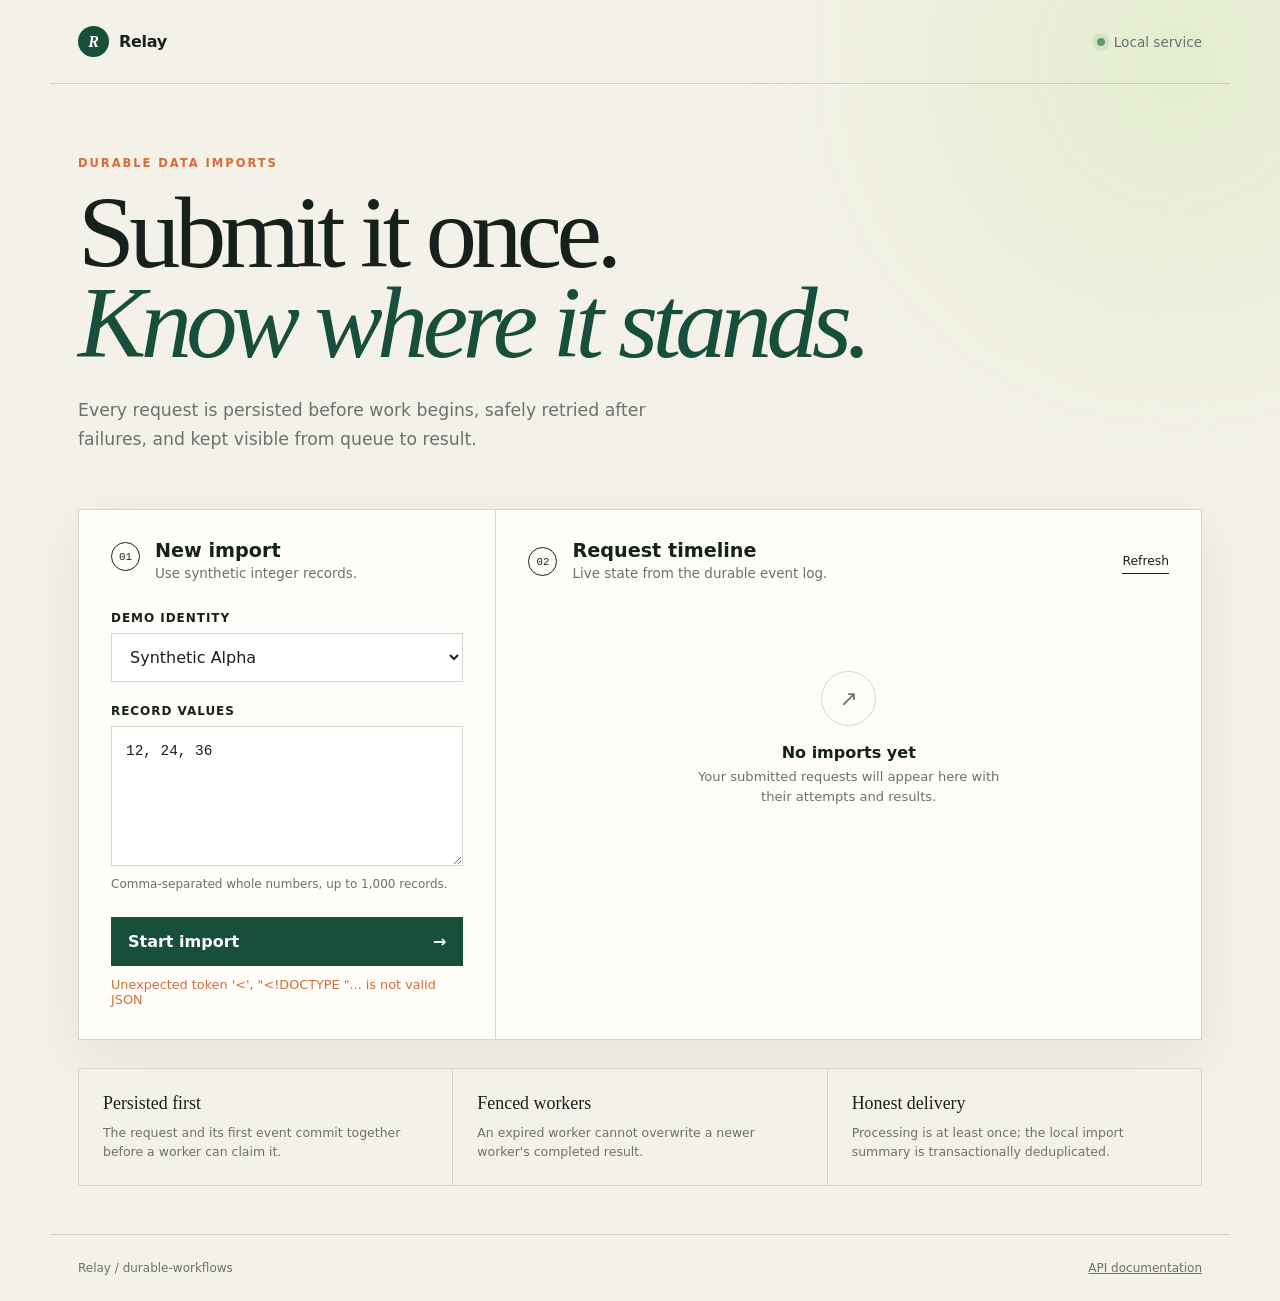
==== static/index.html @ 1ec1714d "Build durable data import workflow" ====
<!doctype html>
<html lang="en">
<head>
  <meta charset="utf-8">
  <meta name="viewport" content="width=device-width, initial-scale=1">
  <meta name="description" content="Submit and inspect durable synthetic data imports.">
  <title>Relay · Durable imports</title>
  <link rel="stylesheet" href="/static/styles.css">
</head>
<body>
  <header class="topbar">
    <a class="brand" href="/" aria-label="Relay home">
      <span class="brand-mark" aria-hidden="true">R</span>
      <span>Relay</span>
    </a>
    <div class="service-status"><span class="pulse" aria-hidden="true"></span> Local service</div>
  </header>

  <main>
    <section class="hero">
      <p class="eyebrow">DURABLE DATA IMPORTS</p>
      <h1>Submit it once.<br><em>Know where it stands.</em></h1>
      <p class="lede">Every request is persisted before work begins, safely retried after failures, and kept visible from queue to result.</p>
    </section>

    <section class="workspace" aria-label="Import workspace">
      <aside class="composer">
        <div class="section-heading">
          <span class="step">01</span>
          <div><h2>New import</h2><p>Use synthetic integer records.</p></div>
        </div>

        <form id="import-form">
          <label for="identity">Demo identity</label>
          <select id="identity">
            <option value="demo-alpha-token">Synthetic Alpha</option>
            <option value="demo-beta-token">Synthetic Beta</option>
          </select>

          <label for="records">Record values</label>
          <textarea id="records" rows="5" spellcheck="false" placeholder="12, 24, 36">12, 24, 36</textarea>
          <p class="hint">Comma-separated whole numbers, up to 1,000 records.</p>

          <button id="submit-button" type="submit">
            <span>Start import</span><span aria-hidden="true">→</span>
          </button>
          <p id="form-status" class="form-status" role="status" aria-live="polite"></p>
        </form>
      </aside>

      <section class="jobs-panel">
        <div class="section-heading jobs-title">
          <span class="step">02</span>
          <div><h2>Request timeline</h2><p>Live state from the durable event log.</p></div>
          <button id="refresh" class="quiet-button" type="button">Refresh</button>
        </div>
        <div id="empty-state" class="empty-state">
          <div class="empty-icon" aria-hidden="true">↗</div>
          <h3>No imports yet</h3>
          <p>Your submitted requests will appear here with their attempts and results.</p>
        </div>
        <div id="jobs" class="jobs" aria-live="polite"></div>
      </section>
    </section>

    <section class="guarantees" aria-label="System guarantees">
      <article><span>Persisted first</span><p>The request and its first event commit together before a worker can claim it.</p></article>
      <article><span>Fenced workers</span><p>An expired worker cannot overwrite a newer worker's completed result.</p></article>
      <article><span>Honest delivery</span><p>Processing is at least once; the local import summary is transactionally deduplicated.</p></article>
    </section>
  </main>

  <footer><span>Relay / durable-workflows</span><a href="/docs">API documentation</a></footer>
  <script src="/static/app.js" defer></script>
</body>
</html>
---- static/styles.css ----
:root {
  --ink: #16211c;
  --muted: #69726d;
  --paper: #f4f1e9;
  --panel: #fffdf7;
  --line: #d8d5cc;
  --green: #174f3a;
  --lime: #caea87;
  --orange: #d56d3a;
  color-scheme: light;
  font-family: Inter, ui-sans-serif, system-ui, -apple-system, BlinkMacSystemFont, "Segoe UI", sans-serif;
  background: var(--paper);
  color: var(--ink);
}

* { box-sizing: border-box; }
body { margin: 0; min-height: 100vh; background: radial-gradient(circle at 92% 5%, #e4edcf 0, transparent 27rem), var(--paper); }
button, textarea, select { font: inherit; }
a { color: inherit; }

.topbar, footer { max-width: 1180px; margin: auto; padding: 26px 28px; display: flex; justify-content: space-between; align-items: center; }
.topbar { border-bottom: 1px solid rgba(22,33,28,.16); }
.brand { display: inline-flex; align-items: center; gap: 10px; text-decoration: none; font-weight: 750; letter-spacing: -.02em; }
.brand-mark { display: grid; place-items: center; width: 31px; height: 31px; color: white; background: var(--green); border-radius: 50%; font-family: Georgia, serif; font-style: italic; }
.service-status { display: flex; align-items: center; gap: 9px; color: var(--muted); font-size: .85rem; }
.pulse { width: 8px; height: 8px; border-radius: 50%; background: #5a9d69; box-shadow: 0 0 0 5px rgba(90,157,105,.13); }

main { max-width: 1180px; margin: auto; padding: 0 28px 48px; }
.hero { padding: 72px 0 56px; max-width: 850px; }
.eyebrow { margin: 0 0 18px; color: var(--orange); font-size: .72rem; font-weight: 800; letter-spacing: .17em; }
h1 { margin: 0; font-family: Georgia, "Times New Roman", serif; font-size: clamp(3.3rem, 8vw, 6.8rem); line-height: .88; letter-spacing: -.055em; font-weight: 500; }
h1 em { color: var(--green); font-weight: 400; }
.lede { max-width: 620px; margin: 28px 0 0; color: var(--muted); font-size: 1.08rem; line-height: 1.65; }

.workspace { display: grid; grid-template-columns: minmax(280px, .8fr) minmax(440px, 1.35fr); border: 1px solid var(--line); background: var(--panel); box-shadow: 0 18px 55px rgba(22,33,28,.07); }
.composer, .jobs-panel { padding: 32px; }
.composer { border-right: 1px solid var(--line); background: rgba(255,255,255,.3); }
.section-heading { display: flex; gap: 15px; align-items: flex-start; margin-bottom: 30px; }
.section-heading h2 { margin: -3px 0 4px; font-size: 1.2rem; }
.section-heading p { margin: 0; color: var(--muted); font-size: .84rem; }
.step { display: grid; place-items: center; width: 29px; height: 29px; flex: 0 0 auto; border: 1px solid var(--ink); border-radius: 50%; font-family: ui-monospace, monospace; font-size: .67rem; }
label { display: block; margin: 22px 0 8px; font-size: .75rem; font-weight: 750; text-transform: uppercase; letter-spacing: .08em; }
select, textarea { width: 100%; border: 1px solid var(--line); border-radius: 0; background: #fff; padding: 13px 14px; color: var(--ink); transition: border .2s, box-shadow .2s; }
select:focus, textarea:focus { outline: none; border-color: var(--green); box-shadow: 0 0 0 3px rgba(23,79,58,.1); }
textarea { resize: vertical; line-height: 1.55; font-family: ui-monospace, SFMono-Regular, Menlo, monospace; font-size: .9rem; }
.hint { margin: 7px 0 0; color: var(--muted); font-size: .75rem; }
#submit-button { width: 100%; margin-top: 26px; border: 0; padding: 15px 17px; background: var(--green); color: #fff; display: flex; justify-content: space-between; cursor: pointer; font-weight: 700; }
#submit-button:hover { background: #0e3c2a; }
#submit-button:disabled { opacity: .5; cursor: wait; }
.form-status { min-height: 1.2em; margin: 11px 0 0; color: var(--orange); font-size: .8rem; }

.jobs-title { align-items: center; }
.jobs-title .quiet-button { margin-left: auto; }
.quiet-button { border: 0; border-bottom: 1px solid var(--ink); background: transparent; padding: 5px 0; cursor: pointer; color: var(--ink); font-size: .77rem; }
.empty-state { min-height: 255px; display: grid; place-items: center; align-content: center; text-align: center; color: var(--muted); }
.empty-icon { width: 55px; height: 55px; display: grid; place-items: center; border: 1px solid var(--line); border-radius: 50%; font-size: 1.35rem; }
.empty-state h3 { margin: 17px 0 5px; color: var(--ink); font-size: 1rem; }
.empty-state p { max-width: 320px; margin: 0; font-size: .82rem; line-height: 1.5; }
.jobs { display: grid; gap: 10px; }
.job { border: 1px solid var(--line); padding: 18px; display: grid; grid-template-columns: 1fr auto; gap: 12px; background: #fff; animation: enter .22s ease-out; }
@keyframes enter { from { opacity: 0; transform: translateY(4px); } }
.job h3 { margin: 0 0 7px; font-family: ui-monospace, monospace; font-size: .77rem; }
.job-meta, .job-result { color: var(--muted); font-size: .77rem; }
.job-result { margin-top: 8px; color: var(--green); font-weight: 700; }
.badge { align-self: start; padding: 5px 9px; border-radius: 999px; background: #edf0eb; font-size: .67rem; font-weight: 800; text-transform: uppercase; letter-spacing: .07em; }
.badge.succeeded { background: var(--lime); }
.badge.failed, .badge.cancelled { background: #f3d1bf; }
.badge.running { background: #cdddec; }
.badge.retry_wait { background: #f3e2ae; }

.guarantees { display: grid; grid-template-columns: repeat(3, 1fr); gap: 1px; margin-top: 28px; background: var(--line); border: 1px solid var(--line); }
.guarantees article { padding: 24px; background: var(--paper); }
.guarantees span { font-family: Georgia, serif; font-size: 1.12rem; }
.guarantees p { margin: 9px 0 0; color: var(--muted); font-size: .78rem; line-height: 1.55; }
footer { border-top: 1px solid rgba(22,33,28,.16); color: var(--muted); font-size: .75rem; }

@media (max-width: 760px) {
  .topbar, footer, main { padding-left: 18px; padding-right: 18px; }
  .hero { padding: 50px 0 40px; }
  h1 { font-size: clamp(3rem, 16vw, 5rem); }
  .workspace { grid-template-columns: 1fr; }
  .composer { border-right: 0; border-bottom: 1px solid var(--line); }
  .composer, .jobs-panel { padding: 24px; }
  .guarantees { grid-template-columns: 1fr; }
}
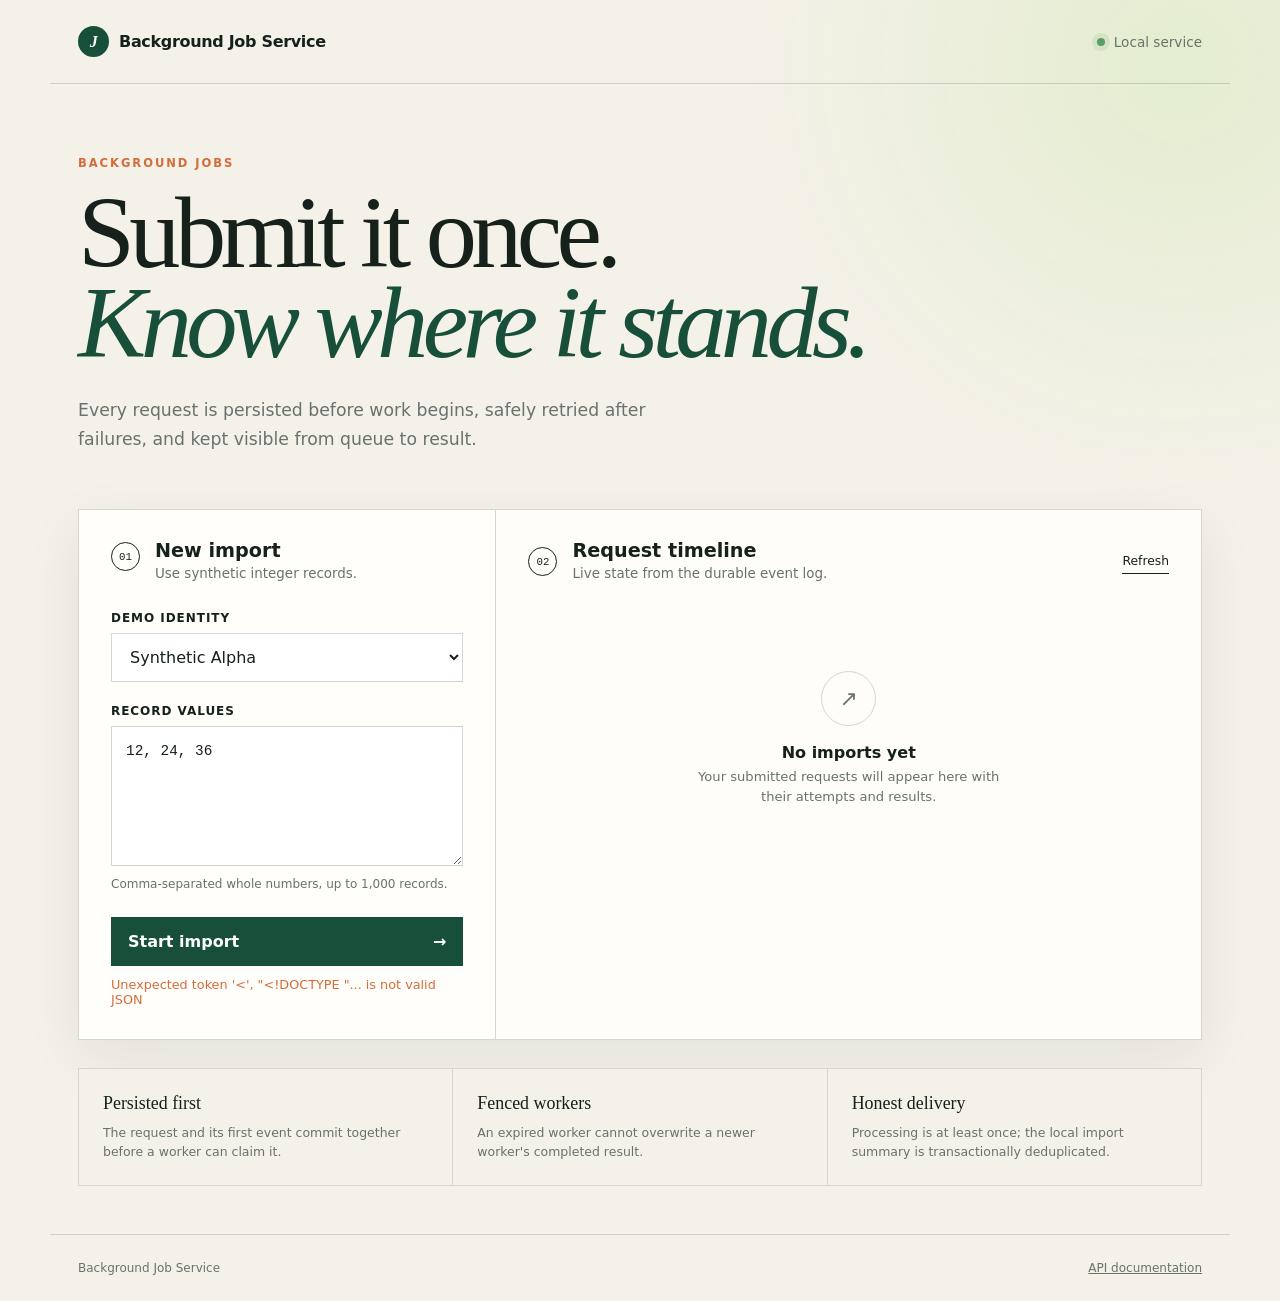
==== commit 0b5f801c: "Use clearer project display name: Background Job Service" ====
--- a/static/index.html
+++ b/static/index.html
@@ -4,21 +4,21 @@
   <meta charset="utf-8">
   <meta name="viewport" content="width=device-width, initial-scale=1">
   <meta name="description" content="Submit and inspect durable synthetic data imports.">
-  <title>Relay · Durable imports</title>
+  <title>Background Job Service</title>
   <link rel="stylesheet" href="/static/styles.css">
 </head>
 <body>
   <header class="topbar">
-    <a class="brand" href="/" aria-label="Relay home">
-      <span class="brand-mark" aria-hidden="true">R</span>
-      <span>Relay</span>
+    <a class="brand" href="/" aria-label="Background Job Service home">
+      <span class="brand-mark" aria-hidden="true">J</span>
+      <span>Background Job Service</span>
     </a>
     <div class="service-status"><span class="pulse" aria-hidden="true"></span> Local service</div>
   </header>
 
   <main>
     <section class="hero">
-      <p class="eyebrow">DURABLE DATA IMPORTS</p>
+      <p class="eyebrow">BACKGROUND JOBS</p>
       <h1>Submit it once.<br><em>Know where it stands.</em></h1>
       <p class="lede">Every request is persisted before work begins, safely retried after failures, and kept visible from queue to result.</p>
     </section>
@@ -70,7 +70,7 @@
     </section>
   </main>
 
-  <footer><span>Relay / durable-workflows</span><a href="/docs">API documentation</a></footer>
+  <footer><span>Background Job Service</span><a href="/docs">API documentation</a></footer>
   <script src="/static/app.js" defer></script>
 </body>
 </html>
--- a/static/styles.css
+++ b/static/styles.css
@@ -84,3 +84,5 @@
   .guarantees { grid-template-columns: 1fr; }
 }
 
+
+.empty-state[hidden] { display: none; }
